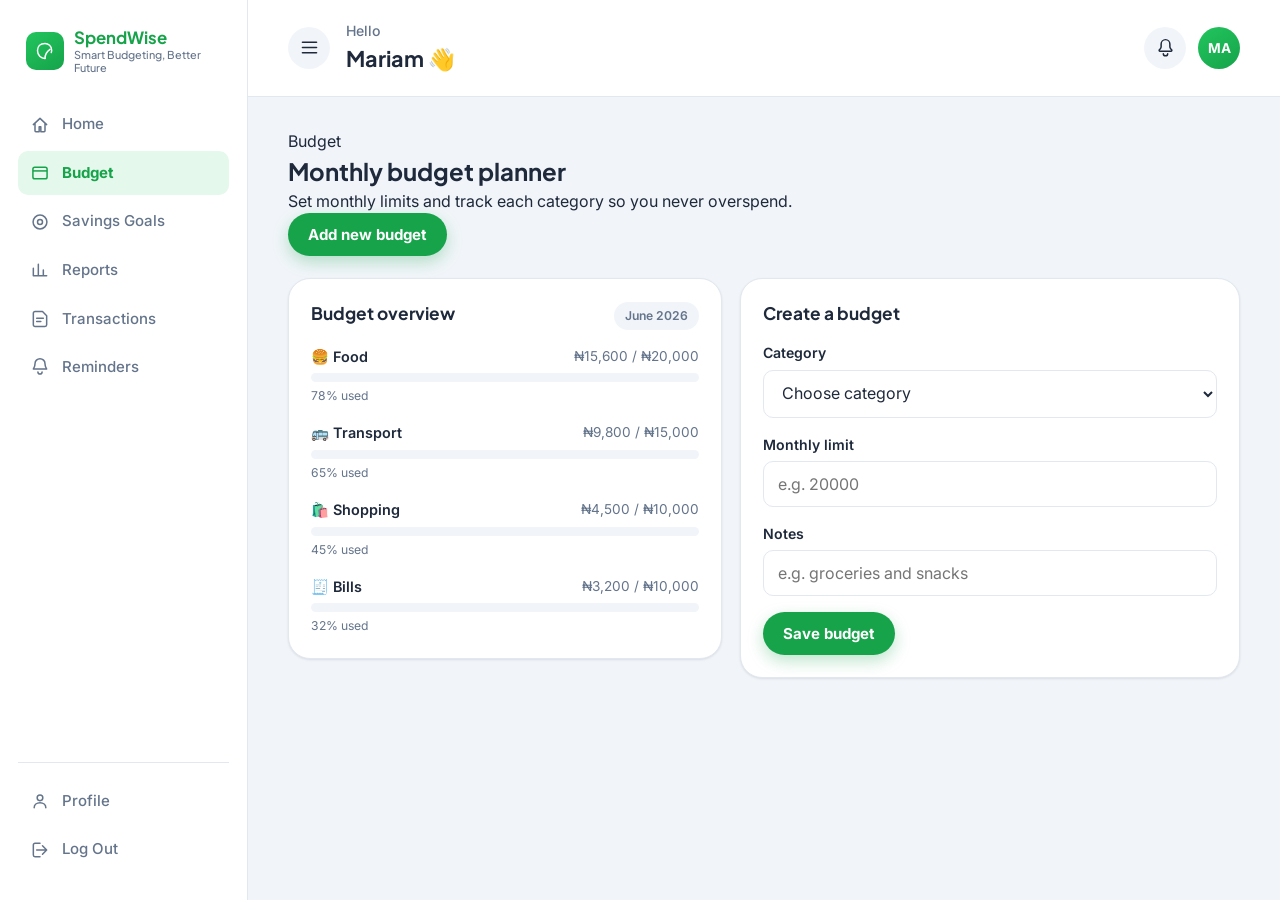
==== pages/budget.html @ 17e5fd33 "base design for cleo's pages" ====
<!DOCTYPE html>
<html lang="en">
<head>
  <meta charset="UTF-8" />
  <meta name="viewport" content="width=device-width, initial-scale=1.0" />
  <title>SpendWise — Budget</title>
  <meta name="description" content="SpendWise budget management page." />
  <link rel="stylesheet" href="../css/dashboard.css" />
  <link rel="preconnect" href="https://fonts.googleapis.com">
  <link href="https://fonts.googleapis.com/css2?family=Plus+Jakarta+Sans:wght@500;600;700;800&family=Inter:wght@400;500;600;700&display=swap" rel="stylesheet">
</head>
<body>
  <a href="#main-content" class="skip-link">Skip to main content</a>
  <div class="app-shell">
    <aside class="sidebar" id="sidebar" aria-label="Main navigation">
      <div class="sidebar__brand">
        <span class="brand-mark" aria-hidden="true">
          <svg viewBox="0 0 24 24" fill="none" xmlns="http://www.w3.org/2000/svg">
            <path d="M12 21C7 21 3 17 3 11.5C3 7 6 3 12 3C16 3 20 6 20 11C20 12 19.8 13 19.5 13.8" stroke="currentColor" stroke-width="1.8" stroke-linecap="round"/>
            <path d="M12 21C12 21 12 14 18 10" stroke="currentColor" stroke-width="1.8" stroke-linecap="round"/>
          </svg>
        </span>
        <span class="brand-text">
          SpendWise
          <small>Smart Budgeting, Better Future</small>
        </span>
      </div>
      <nav class="sidebar__nav">
        <a href="dashboard.html" class="nav-link">
          <svg class="nav-icon" viewBox="0 0 24 24" fill="none"><path d="M4 11.5L12 4l8 7.5M6 10v9a1 1 0 001 1h4v-6h2v6h4a1 1 0 001-1v-9" stroke="currentColor" stroke-width="1.8" stroke-linecap="round" stroke-linejoin="round"/></svg>
          <span>Home</span>
        </a>
        <a href="budget.html" class="nav-link is-active" aria-current="page">
          <svg class="nav-icon" viewBox="0 0 24 24" fill="none"><rect x="3.5" y="5" width="17" height="14" rx="2.2" stroke="currentColor" stroke-width="1.8"/><path d="M3.5 9.5h17" stroke="currentColor" stroke-width="1.8"/></svg>
          <span>Budget</span>
        </a>
        <a href="savings.html" class="nav-link">
          <svg class="nav-icon" viewBox="0 0 24 24" fill="none"><circle cx="12" cy="12" r="8.3" stroke="currentColor" stroke-width="1.8"/><circle cx="12" cy="12" r="3" stroke="currentColor" stroke-width="1.8"/></svg>
          <span>Savings Goals</span>
        </a>
        <a href="reports.html" class="nav-link">
          <svg class="nav-icon" viewBox="0 0 24 24" fill="none"><path d="M4 19V10M10 19V5M16 19v-7M4 19h16" stroke="currentColor" stroke-width="1.8" stroke-linecap="round" stroke-linejoin="round"/></svg>
          <span>Reports</span>
        </a>
        <a href="transactions.html" class="nav-link">
          <svg class="nav-icon" viewBox="0 0 24 24" fill="none"><path d="M6 3h9l5 5v11a2 2 0 01-2 2H6a2 2 0 01-2-2V5a2 2 0 012-2z" stroke="currentColor" stroke-width="1.8" stroke-linejoin="round"/><path d="M8 11h8M8 15h5" stroke="currentColor" stroke-width="1.8" stroke-linecap="round"/></svg>
          <span>Transactions</span>
        </a>
        <a href="reminder.html" class="nav-link">
          <svg class="nav-icon" viewBox="0 0 24 24" fill="none"><path d="M6 8a6 6 0 1112 0c0 4 1.6 5.5 2 6.5H4c.4-1 2-2.5 2-6.5z" stroke="currentColor" stroke-width="1.8" stroke-linejoin="round"/><path d="M9.5 18a2.5 2.5 0 005 0" stroke="currentColor" stroke-width="1.8" stroke-linecap="round"/></svg>
          <span>Reminders</span>
        </a>
      </nav>
      <div class="sidebar__footer">
        <a href="profile.html" class="nav-link">
          <svg class="nav-icon" viewBox="0 0 24 24" fill="none"><circle cx="12" cy="8.2" r="3.4" stroke="currentColor" stroke-width="1.8"/><path d="M5 20c0-3.6 3.1-6 7-6s7 2.4 7 6" stroke="currentColor" stroke-width="1.8" stroke-linecap="round"/></svg>
          <span>Profile</span>
        </a>
        <a href="login.html" class="nav-link nav-link--danger">
          <svg class="nav-icon" viewBox="0 0 24 24" fill="none"><path d="M15 17l5-5-5-5M20 12H8M12 4H6a2 2 0 00-2 2v12a2 2 0 002 2h6" stroke="currentColor" stroke-width="1.8" stroke-linecap="round" stroke-linejoin="round"/></svg>
          <span>Log Out</span>
        </a>
      </div>
    </aside>
    <div class="main-column">
      <header class="topbar">
        <button class="icon-btn topbar__menu-btn" id="menuToggle" aria-label="Open navigation menu" aria-expanded="false" aria-controls="sidebar">
          <svg viewBox="0 0 24 24" fill="none"><path d="M4 6h16M4 12h16M4 18h16" stroke="currentColor" stroke-width="1.9" stroke-linecap="round"/></svg>
        </button>
        <div class="topbar__greeting">
          <p class="greeting-eyebrow">Hello</p>
          <h1 class="greeting-name">Mariam <span aria-hidden="true">👋</span></h1>
        </div>
        <div class="topbar__actions">
          <div class="currency-pill" title="Your main currency"><span>NGN (₦)</span></div>
          <button class="icon-btn" aria-label="View notifications">
            <svg viewBox="0 0 24 24" fill="none"><path d="M12 3a5 5 0 00-5 5v3.2c0 .8-.3 1.6-.9 2.2L5 14.7c-.6.6-.2 1.7.7 1.7h12.6c.9 0 1.3-1.1.7-1.7l-1.1-1.3a3.2 3.2 0 01-.9-2.2V8a5 5 0 00-5-5z" stroke="currentColor" stroke-width="1.7" stroke-linejoin="round"/><path d="M9.5 19a2.5 2.5 0 005 0" stroke="currentColor" stroke-width="1.7" stroke-linecap="round"/></svg>
          </button>
          <button class="avatar-btn" aria-label="Open profile menu">MA</button>
        </div>
      </header>
      <main id="main-content" class="page">
        <section class="page-heading">
          <div>
            <p class="eyebrow">Budget</p>
            <h2>Monthly budget planner</h2>
            <p>Set monthly limits and track each category so you never overspend.</p>
          </div>
          <button class="btn btn--primary">Add new budget</button>
        </section>
        <section class="content-grid">
          <div class="card">
            <div class="card__header">
              <h2>Budget overview</h2>
              <span class="card__badge">June 2026</span>
            </div>
            <div class="budget-row">
              <div class="budget-row__top">
                <span class="budget-row__name">🍔 Food</span>
                <span class="budget-row__amount">₦15,600 / ₦20,000</span>
              </div>
              <div class="progress-track"><div class="progress-fill" style="width:78%"></div></div>
              <span class="budget-row__pct">78% used</span>
            </div>
            <div class="budget-row">
              <div class="budget-row__top">
                <span class="budget-row__name">🚌 Transport</span>
                <span class="budget-row__amount">₦9,800 / ₦15,000</span>
              </div>
              <div class="progress-track"><div class="progress-fill" style="width:65%"></div></div>
              <span class="budget-row__pct">65% used</span>
            </div>
            <div class="budget-row">
              <div class="budget-row__top">
                <span class="budget-row__name">🛍️ Shopping</span>
                <span class="budget-row__amount">₦4,500 / ₦10,000</span>
              </div>
              <div class="progress-track"><div class="progress-fill" style="width:45%"></div></div>
              <span class="budget-row__pct">45% used</span>
            </div>
            <div class="budget-row">
              <div class="budget-row__top">
                <span class="budget-row__name">🧾 Bills</span>
                <span class="budget-row__amount">₦3,200 / ₦10,000</span>
              </div>
              <div class="progress-track"><div class="progress-fill" style="width:32%"></div></div>
              <span class="budget-row__pct">32% used</span>
            </div>
          </div>
          <div class="card">
            <div class="card__header">
              <h2>Create a budget</h2>
            </div>
            <form class="field-group">
              <label for="budgetCategory">Category</label>
              <select id="budgetCategory" required>
                <option value="">Choose category</option>
                <option value="Food">Food</option>
                <option value="Transport">Transport</option>
                <option value="Shopping">Shopping</option>
                <option value="Bills">Bills</option>
                <option value="Others">Others</option>
              </select>
            </form>
            <form class="field-group">
              <label for="budgetAmount">Monthly limit</label>
              <input type="number" id="budgetAmount" placeholder="e.g. 20000" min="0" />
            </form>
            <form class="field-group">
              <label for="budgetNotes">Notes</label>
              <input type="text" id="budgetNotes" placeholder="e.g. groceries and snacks" />
            </form>
            <button class="btn btn--primary">Save budget</button>
          </div>
        </section>
      </main>
    </div>
  </div>
</body>
</html>
---- css/dashboard.css ----
/* =================================================================
   SPENDWISE — STYLESHEET
   Organised in sections:
   1. Design tokens (CSS variables)
   2. Reset & base styles
   3. Layout shell (sidebar / topbar / main)
   4. Components (cards, buttons, forms, modal, toast...)
   5. Responsive breakpoints
   ================================================================= */

/* -----------------------------------------------------------------
   1. DESIGN TOKENS
   Colour palette matches the SpendWise brand sheet exactly.
------------------------------------------------------------------ */
:root {
  /* Brand colours */
  --color-primary: #22C55E;       /* main green - buttons, highlights */
  --color-primary-dark: #16A34A;  /* darker green - hovers, headings accents */
  --color-blue: #3882F6;          /* shopping / info accent */
  --color-amber: #F59E0B;         /* transport / warning accent */
  --color-slate: #64748B;         /* muted / "others" accent */
  --color-bg-soft: #F1F5F9;       /* soft background panels */
  --color-red: #EF4444;           /* expenses / destructive actions */

  /* Neutrals */
  --color-white: #FFFFFF;
  --color-text: #1E293B;
  --color-text-muted: #64748B;
  --color-border: #E2E8F0;

  /* Elevation */
  --shadow-sm: 0 1px 2px rgba(15, 23, 42, 0.04), 0 1px 3px rgba(15, 23, 42, 0.06);
  --shadow-md: 0 4px 10px rgba(15, 23, 42, 0.06), 0 2px 4px rgba(15, 23, 42, 0.05);
  --shadow-lg: 0 12px 28px rgba(15, 23, 42, 0.10), 0 4px 10px rgba(15, 23, 42, 0.06);
  --shadow-green: 0 10px 22px rgba(34, 197, 94, 0.25);

  /* Shape */
  --radius-sm: 10px;
  --radius-md: 16px;
  --radius-lg: 22px;
  --radius-pill: 999px;

  /* Motion */
  --ease: cubic-bezier(0.22, 1, 0.36, 1);
  --speed-fast: 150ms;
  --speed-med: 260ms;

  /* Layout */
  --sidebar-width: 248px;
}

/* -----------------------------------------------------------------
   2. RESET & BASE STYLES
------------------------------------------------------------------ */
* {
  box-sizing: border-box;
}

html {
  scroll-behavior: smooth;
}

body {
  margin: 0;
  font-family: 'Inter', system-ui, -apple-system, sans-serif;
  background: var(--color-bg-soft);
  color: var(--color-text);
  font-size: 16px;
  line-height: 1.5;
  -webkit-font-smoothing: antialiased;
}

h1, h2, h3 {
  font-family: 'Plus Jakarta Sans', 'Inter', sans-serif;
  margin: 0;
  color: var(--color-text);
}

p { margin: 0; }

ul { list-style: none; margin: 0; padding: 0; }

a { color: inherit; text-decoration: none; }

button {
  font-family: inherit;
  cursor: pointer;
  border: none;
  background: none;
  color: inherit;
}

input, select {
  font-family: inherit;
  font-size: 1rem;
}

/* Respect users who prefer less motion */
@media (prefers-reduced-motion: reduce) {
  *, *::before, *::after {
    animation-duration: 0.01ms !important;
    transition-duration: 0.01ms !important;
  }
}

/* Visible, clear keyboard focus everywhere -- important for accessibility */
a:focus-visible,
button:focus-visible,
input:focus-visible,
select:focus-visible,
.tab:focus-visible {
  outline: 2.5px solid var(--color-primary-dark);
  outline-offset: 2px;
  border-radius: var(--radius-sm);
}

.skip-link {
  position: absolute;
  left: -999px;
  top: 0;
  background: var(--color-primary-dark);
  color: white;
  padding: 10px 16px;
  border-radius: var(--radius-sm);
  z-index: 999;
}
.skip-link:focus {
  left: 12px;
  top: 12px;
}

/* -----------------------------------------------------------------
   3. APP SHELL / LAYOUT
------------------------------------------------------------------ */
.app-shell {
  display: flex;
  min-height: 100vh;
}

/* ---------- Sidebar ---------- */
.sidebar {
  width: var(--sidebar-width);
  flex-shrink: 0;
  background: var(--color-white);
  border-right: 1px solid var(--color-border);
  padding: 28px 18px;
  display: flex;
  flex-direction: column;
  gap: 28px;
  position: sticky;
  top: 0;
  height: 100vh;
}

.sidebar__brand {
  display: flex;
  align-items: center;
  gap: 10px;
  padding: 0 8px;
}

.brand-mark {
  width: 38px;
  height: 38px;
  border-radius: var(--radius-sm);
  background: linear-gradient(145deg, var(--color-primary), var(--color-primary-dark));
  color: white;
  display: flex;
  align-items: center;
  justify-content: center;
  flex-shrink: 0;
}
.brand-mark svg { width: 20px; height: 20px; }

.brand-text {
  font-family: 'Plus Jakarta Sans', sans-serif;
  font-weight: 700;
  font-size: 1.05rem;
  color: var(--color-primary-dark);
  line-height: 1.2;
}
.brand-text small {
  display: block;
  font-weight: 500;
  font-size: 0.68rem;
  color: var(--color-text-muted);
}

.sidebar__nav {
  display: flex;
  flex-direction: column;
  gap: 4px;
  flex: 1;
}

.sidebar__footer {
  display: flex;
  flex-direction: column;
  gap: 4px;
  border-top: 1px solid var(--color-border);
  padding-top: 16px;
}

.nav-link {
  display: flex;
  align-items: center;
  gap: 12px;
  padding: 11px 12px;
  border-radius: var(--radius-sm);
  color: var(--color-text-muted);
  font-weight: 500;
  font-size: 0.94rem;
  transition: background var(--speed-fast) var(--ease), color var(--speed-fast) var(--ease), transform var(--speed-fast) var(--ease);
}
.nav-icon { width: 20px; height: 20px; flex-shrink: 0; }

.nav-link:hover {
  background: var(--color-bg-soft);
  color: var(--color-text);
  transform: translateX(2px);
}

.nav-link.is-active {
  background: rgba(34, 197, 94, 0.12);
  color: var(--color-primary-dark);
  font-weight: 700;
}

.nav-link--danger:hover {
  background: rgba(239, 68, 68, 0.08);
  color: var(--color-red);
}

/* ---------- Main column ---------- */
.main-column {
  flex: 1;
  min-width: 0;
  display: flex;
  flex-direction: column;
}

/* ---------- Topbar ---------- */
.topbar {
  display: flex;
  align-items: center;
  gap: 16px;
  padding: 20px clamp(18px, 4vw, 40px);
  background: var(--color-white);
  border-bottom: 1px solid var(--color-border);
  position: sticky;
  top: 0;
  z-index: 20;
}

.topbar__menu-btn { display: none; }

.topbar__greeting { flex: 1; min-width: 0; }
.greeting-eyebrow {
  font-size: 0.88rem;
  color: var(--color-text-muted);
  font-weight: 500;
}
.greeting-name {
  font-size: 1.35rem;
  font-weight: 700;
  margin-top: 2px;
}

.topbar__actions {
  display: flex;
  align-items: center;
  gap: 12px;
}

.currency-pill {
  background: var(--color-bg-soft);
  color: var(--color-text-muted);
  font-weight: 600;
  font-size: 0.82rem;
  padding: 8px 14px;
  border-radius: var(--radius-pill);
  display: none;
}

.icon-btn {
  width: 42px;
  height: 42px;
  border-radius: 50%;
  display: flex;
  align-items: center;
  justify-content: center;
  color: var(--color-text);
  background: var(--color-bg-soft);
  transition: background var(--speed-fast) var(--ease), transform var(--speed-fast) var(--ease);
}
.icon-btn svg { width: 21px; height: 21px; }
.icon-btn:hover { background: #E4EBF3; transform: translateY(-1px); }
.icon-btn:active { transform: translateY(0) scale(0.96); }

.notif-wrap { position: relative; }
.notif-dot {
  position: absolute;
  top: 6px;
  right: 6px;
  background: var(--color-red);
  color: white;
  font-size: 0.6rem;
  font-weight: 700;
  width: 15px;
  height: 15px;
  border-radius: 50%;
  display: flex;
  align-items: center;
  justify-content: center;
  border: 2px solid var(--color-white);
}

.notif-panel {
  position: absolute;
  right: 0;
  top: calc(100% + 10px);
  width: 300px;
  background: var(--color-white);
  border-radius: var(--radius-md);
  box-shadow: var(--shadow-lg);
  padding: 16px;
  border: 1px solid var(--color-border);
  animation: dropIn var(--speed-med) var(--ease);
  z-index: 30;
}
.notif-panel__title {
  font-weight: 700;
  margin-bottom: 10px;
}
.notif-item {
  display: flex;
  gap: 10px;
  align-items: flex-start;
  font-size: 0.88rem;
}
.notif-item__icon {
  width: 26px;
  height: 26px;
  border-radius: 50%;
  display: flex;
  align-items: center;
  justify-content: center;
  font-weight: 700;
  font-size: 0.8rem;
  flex-shrink: 0;
}
.notif-item__icon--warn {
  background: rgba(245, 158, 11, 0.15);
  color: var(--color-amber);
}
.notif-item__time {
  color: var(--color-text-muted);
  font-size: 0.78rem;
}

.avatar-btn {
  width: 42px;
  height: 42px;
  border-radius: 50%;
  background: linear-gradient(145deg, var(--color-primary), var(--color-primary-dark));
  color: white;
  font-weight: 700;
  font-size: 0.85rem;
  display: flex;
  align-items: center;
  justify-content: center;
  transition: transform var(--speed-fast) var(--ease);
}
.avatar-btn:hover { transform: scale(1.05); }

/* ---------- Page content ---------- */
.page {
  padding: clamp(18px, 3vw, 32px) clamp(18px, 4vw, 40px) 40px;
  display: flex;
  flex-direction: column;
  gap: 22px;
  max-width: 1180px;
  width: 100%;
  margin: 0 auto;
}

.page-footer {
  text-align: center;
  padding: 18px;
  color: var(--color-text-muted);
  font-size: 0.82rem;
}

/* -----------------------------------------------------------------
   4. COMPONENTS
------------------------------------------------------------------ */

/* ---------- Balance card (signature element) ---------- */
.balance-card {
  background: linear-gradient(150deg, var(--color-primary) 0%, var(--color-primary-dark) 100%);
  color: white;
  border-radius: var(--radius-lg);
  padding: 26px 28px;
  box-shadow: var(--shadow-green);
  position: relative;
  overflow: hidden;
}
.balance-card::after {
  /* soft decorative glow, echoes a coin / leaf shape, kept subtle */
  content: '';
  position: absolute;
  width: 220px;
  height: 220px;
  border-radius: 50%;
  background: rgba(255, 255, 255, 0.08);
  top: -90px;
  right: -60px;
}

.balance-card__top {
  display: flex;
  align-items: center;
  justify-content: space-between;
  font-size: 0.92rem;
  font-weight: 600;
  opacity: 0.92;
  position: relative;
  z-index: 1;
}

.eye-btn {
  width: 34px;
  height: 34px;
  border-radius: 50%;
  background: rgba(255, 255, 255, 0.18);
  display: flex;
  align-items: center;
  justify-content: center;
  transition: background var(--speed-fast) var(--ease);
}
.eye-btn svg { width: 18px; height: 18px; }
.eye-btn:hover { background: rgba(255, 255, 255, 0.3); }

.balance-card__amount {
  font-family: 'Plus Jakarta Sans', sans-serif;
  font-size: clamp(2.1rem, 4vw, 2.7rem);
  font-weight: 800;
  margin-top: 6px;
  position: relative;
  z-index: 1;
  transition: filter var(--speed-med) var(--ease);
}
.balance-card__amount.is-hidden {
  filter: blur(9px);
  user-select: none;
}

.balance-card__stats {
  margin-top: 22px;
  display: flex;
  align-items: center;
  gap: 18px;
  position: relative;
  z-index: 1;
}
.balance-card__stats > div { display: flex; flex-direction: column; gap: 2px; }
.balance-card__divider {
  width: 1px;
  height: 30px;
  background: rgba(255, 255, 255, 0.28);
}
.stat-label {
  font-size: 0.76rem;
  opacity: 0.85;
}
.stat-value {
  font-weight: 700;
  font-size: 1rem;
}

/* ---------- Quick actions ---------- */
.quick-actions {
  display: grid;
  grid-template-columns: repeat(4, 1fr);
  gap: 14px;
}

.quick-action {
  background: var(--color-white);
  border-radius: var(--radius-md);
  padding: 18px 12px;
  display: flex;
  flex-direction: column;
  align-items: center;
  gap: 10px;
  font-weight: 600;
  font-size: 0.88rem;
  color: var(--color-text);
  box-shadow: var(--shadow-sm);
  border: 1px solid var(--color-border);
  transition: transform var(--speed-fast) var(--ease), box-shadow var(--speed-fast) var(--ease), border-color var(--speed-fast) var(--ease);
}
.quick-action:hover {
  transform: translateY(-3px);
  box-shadow: var(--shadow-md);
  border-color: transparent;
}
.quick-action:active { transform: translateY(-1px) scale(0.98); }

.quick-action__icon {
  width: 44px;
  height: 44px;
  border-radius: 50%;
  display: flex;
  align-items: center;
  justify-content: center;
}
.quick-action__icon svg { width: 20px; height: 20px; }

.quick-action--income .quick-action__icon { background: rgba(34, 197, 94, 0.14); color: var(--color-primary-dark); }
.quick-action--expense .quick-action__icon { background: rgba(239, 68, 68, 0.12); color: var(--color-red); }
.quick-action--budget .quick-action__icon { background: rgba(56, 130, 246, 0.12); color: var(--color-blue); }
.quick-action--goal .quick-action__icon { background: rgba(245, 158, 11, 0.14); color: var(--color-amber); }

/* ---------- Generic cards ---------- */
.card {
  background: var(--color-white);
  border-radius: var(--radius-lg);
  padding: 22px;
  box-shadow: var(--shadow-sm);
  border: 1px solid var(--color-border);
  transition: box-shadow var(--speed-med) var(--ease);
}
.card:hover { box-shadow: var(--shadow-md); }

.card__header {
  display: flex;
  align-items: baseline;
  justify-content: space-between;
  gap: 10px;
  margin-bottom: 16px;
}
.card__header h2 { font-size: 1.08rem; font-weight: 700; }
.card__badge {
  background: var(--color-bg-soft);
  color: var(--color-text-muted);
  font-size: 0.76rem;
  font-weight: 600;
  padding: 5px 11px;
  border-radius: var(--radius-pill);
}
.card__link {
  font-size: 0.85rem;
  font-weight: 600;
  color: var(--color-primary-dark);
  white-space: nowrap;
}
.card__link:hover { text-decoration: underline; }

.content-grid {
  display: grid;
  grid-template-columns: 1fr 1.15fr;
  gap: 18px;
  align-items: start;
}
.content-grid--secondary {
  grid-template-columns: 1.2fr 1fr;
}

/* ---------- Overview / donut chart ---------- */
.overview-body {
  display: flex;
  align-items: center;
  gap: 22px;
  flex-wrap: wrap;
}

.donut-wrap {
  position: relative;
  width: 160px;
  height: 160px;
  flex-shrink: 0;
}
.donut { width: 100%; height: 100%; transform: rotate(-90deg); }
.donut__track { fill: none; stroke: var(--color-bg-soft); stroke-width: 16; }
.donut-seg {
  fill: none;
  stroke-width: 16;
  stroke-linecap: butt;
  transition: stroke-dashoffset 900ms var(--ease);
}
.donut-center {
  position: absolute;
  inset: 0;
  display: flex;
  flex-direction: column;
  align-items: center;
  justify-content: center;
  text-align: center;
}
.donut-center__amount { font-weight: 800; font-family: 'Plus Jakarta Sans', sans-serif; font-size: 1.15rem; }
.donut-center__label { font-size: 0.7rem; color: var(--color-text-muted); }

.legend {
  display: flex;
  flex-direction: column;
  gap: 10px;
  font-size: 0.9rem;
  flex: 1;
  min-width: 140px;
}
.legend li { display: flex; align-items: center; gap: 8px; }
.legend li b { margin-left: auto; font-weight: 700; }
.legend__dot { width: 10px; height: 10px; border-radius: 50%; flex-shrink: 0; }

/* ---------- Tabs (transaction filter) ---------- */
.tabs {
  display: flex;
  gap: 6px;
  background: var(--color-bg-soft);
  padding: 4px;
  border-radius: var(--radius-pill);
  margin-bottom: 14px;
  width: fit-content;
}
.tab {
  padding: 7px 16px;
  border-radius: var(--radius-pill);
  font-weight: 600;
  font-size: 0.85rem;
  color: var(--color-text-muted);
  transition: background var(--speed-fast) var(--ease), color var(--speed-fast) var(--ease);
}
.tab.is-active {
  background: var(--color-white);
  color: var(--color-primary-dark);
  box-shadow: var(--shadow-sm);
}

/* ---------- Transaction list ---------- */
.tx-list { display: flex; flex-direction: column; gap: 4px; max-height: 320px; overflow-y: auto; }

.tx-item {
  display: flex;
  align-items: center;
  gap: 12px;
  padding: 11px 6px;
  border-radius: var(--radius-sm);
  transition: background var(--speed-fast) var(--ease);
  animation: fadeSlideIn var(--speed-med) var(--ease);
}
.tx-item:hover { background: var(--color-bg-soft); }

.tx-item__icon {
  width: 38px;
  height: 38px;
  border-radius: 50%;
  display: flex;
  align-items: center;
  justify-content: center;
  font-size: 1.05rem;
  flex-shrink: 0;
}
.tx-item__body { flex: 1; min-width: 0; }
.tx-item__name { font-weight: 600; font-size: 0.92rem; }
.tx-item__meta { font-size: 0.78rem; color: var(--color-text-muted); }
.tx-item__amount { font-weight: 700; font-size: 0.92rem; white-space: nowrap; }
.tx-item__amount.is-income { color: var(--color-primary-dark); }
.tx-item__amount.is-expense { color: var(--color-red); }

/* ---------- Budget snapshot ---------- */
.budget-row { margin-bottom: 16px; }
.budget-row:last-child { margin-bottom: 0; }
.budget-row__top {
  display: flex;
  justify-content: space-between;
  font-size: 0.9rem;
  margin-bottom: 6px;
}
.budget-row__name { font-weight: 600; }
.budget-row__amount { color: var(--color-text-muted); font-size: 0.85rem; }
.progress-track {
  height: 9px;
  background: var(--color-bg-soft);
  border-radius: var(--radius-pill);
  overflow: hidden;
}
.progress-fill {
  height: 100%;
  width: var(--fill);
  border-radius: var(--radius-pill);
  animation: growBar 900ms var(--ease);
}
.budget-row__pct { font-size: 0.76rem; color: var(--color-text-muted); }

/* ---------- Tip card ---------- */
.tip-body {
  display: flex;
  gap: 12px;
  align-items: flex-start;
  background: var(--color-bg-soft);
  border-radius: var(--radius-md);
  padding: 16px;
  margin-bottom: 14px;
}
.tip-icon { font-size: 1.4rem; }
.tip-body p { font-size: 0.92rem; line-height: 1.55; }

/* ---------- Buttons ---------- */
.btn {
  padding: 12px 20px;
  border-radius: var(--radius-pill);
  font-weight: 700;
  font-size: 0.94rem;
  transition: transform var(--speed-fast) var(--ease), box-shadow var(--speed-fast) var(--ease), background var(--speed-fast) var(--ease);
}
.btn--full { width: 100%; }
.btn--primary {
  background: var(--color-primary-dark);
  color: white;
  box-shadow: 0 6px 16px rgba(22, 163, 74, 0.28);
}
.btn--primary:hover { background: #128a3e; transform: translateY(-1px); }
.btn--primary:active { transform: translateY(0) scale(0.98); }
.btn--ghost {
  background: var(--color-bg-soft);
  color: var(--color-text);
}
.btn--ghost:hover { background: #E4EBF3; }

/* ---------- Forms (inside modals) ---------- */
.field-group { display: flex; flex-direction: column; gap: 6px; margin-bottom: 16px; }
.field-group label { font-weight: 600; font-size: 0.88rem; }

.field-group input,
.field-group select {
  border: 1.5px solid var(--color-border);
  border-radius: var(--radius-sm);
  padding: 12px 14px;
  background: var(--color-white);
  color: var(--color-text);
  transition: border-color var(--speed-fast) var(--ease), box-shadow var(--speed-fast) var(--ease);
  width: 100%;
}
.field-group input:focus,
.field-group select:focus {
  border-color: var(--color-primary);
  box-shadow: 0 0 0 3px rgba(34, 197, 94, 0.15);
  outline: none;
}

.amount-row {
  display: flex;
  gap: 8px;
}
.amount-row select {
  flex: 0 0 118px;
}
.amount-row input {
  flex: 1;
  min-width: 0;
}

/* ---------- Modal ---------- */
.modal {
  position: fixed;
  inset: 0;
  z-index: 100;
  display: flex;
  align-items: center;
  justify-content: center;
  padding: 20px;
}
.modal[hidden] { display: none; }

.modal__panel {
  background: var(--color-white);
  border-radius: var(--radius-lg);
  padding: 26px;
  width: 100%;
  max-width: 420px;
  max-height: 90vh;
  overflow-y: auto;
  box-shadow: var(--shadow-lg);
  animation: modalPop var(--speed-med) var(--ease);
  position: relative;
  z-index: 101;
}

.modal__header {
  display: flex;
  align-items: center;
  justify-content: space-between;
  margin-bottom: 18px;
}
.modal__header h2 { font-size: 1.15rem; font-weight: 700; }

.backdrop {
  position: fixed;
  inset: 0;
  background: rgba(15, 23, 42, 0.42);
  z-index: 99;
  animation: fadeIn var(--speed-med) var(--ease);
}
.backdrop[hidden] { display: none; }

/* ---------- Toast ---------- */
.toast {
  position: fixed;
  bottom: 28px;
  left: 50%;
  transform: translate(-50%, 20px);
  background: var(--color-text);
  color: white;
  padding: 13px 22px;
  border-radius: var(--radius-pill);
  font-weight: 600;
  font-size: 0.9rem;
  box-shadow: var(--shadow-lg);
  opacity: 0;
  pointer-events: none;
  transition: transform var(--speed-med) var(--ease), opacity var(--speed-med) var(--ease);
  z-index: 200;
  display: flex;
  align-items: center;
  gap: 8px;
}
.toast.is-visible {
  opacity: 1;
  transform: translate(-50%, 0);
}

/* ---------- Bottom nav (mobile) ---------- */
.bottom-nav {
  display: none;
}

/* -----------------------------------------------------------------
   Keyframe animations
------------------------------------------------------------------ */
@keyframes fadeIn { from { opacity: 0; } to { opacity: 1; } }

@keyframes modalPop {
  from { opacity: 0; transform: translateY(14px) scale(0.97); }
  to { opacity: 1; transform: translateY(0) scale(1); }
}

@keyframes dropIn {
  from { opacity: 0; transform: translateY(-8px); }
  to { opacity: 1; transform: translateY(0); }
}

@keyframes fadeSlideIn {
  from { opacity: 0; transform: translateY(6px); }
  to { opacity: 1; transform: translateY(0); }
}

@keyframes growBar {
  from { width: 0; }
  to { width: var(--fill); }
}

/* -----------------------------------------------------------------
   5. RESPONSIVE BREAKPOINTS
------------------------------------------------------------------ */

/* ----- Tablet: collapse sidebar to icon rail ----- */
@media (max-width: 1024px) {
  :root { --sidebar-width: 84px; }
  .brand-text, .nav-link span:not(.nav-icon) { display: none; }
  .sidebar__brand { justify-content: center; padding: 0; }
  .nav-link { justify-content: center; padding: 12px; }
  .nav-link:hover { transform: none; }

  .content-grid, .content-grid--secondary {
    grid-template-columns: 1fr;
  }
}

/* ----- Mobile: sidebar becomes a slide-in drawer, bottom nav appears ----- */
@media (max-width: 720px) {
  :root { --sidebar-width: 250px; }

  .sidebar {
    position: fixed;
    left: 0;
    top: 0;
    height: 100vh;
    z-index: 101;
    transform: translateX(-100%);
    transition: transform var(--speed-med) var(--ease);
    box-shadow: var(--shadow-lg);
  }
  .sidebar.is-open { transform: translateX(0); }
  .brand-text, .sidebar .nav-link span:not(.nav-icon) { display: inline; }
  .sidebar__brand { justify-content: flex-start; padding: 0 8px; }
  .sidebar .nav-link { justify-content: flex-start; padding: 11px 12px; }

  .topbar__menu-btn { display: flex; }
  .currency-pill { display: none; }

  .quick-actions { grid-template-columns: repeat(2, 1fr); }

  .page { padding-bottom: 96px; } /* room above the bottom nav bar */

  .bottom-nav {
    display: flex;
    position: fixed;
    bottom: 0;
    left: 0;
    right: 0;
    background: var(--color-white);
    border-top: 1px solid var(--color-border);
    padding: 8px 6px calc(8px + env(safe-area-inset-bottom));
    z-index: 40;
    box-shadow: 0 -4px 14px rgba(15, 23, 42, 0.06);
  }
  .bottom-nav__item {
    flex: 1;
    display: flex;
    flex-direction: column;
    align-items: center;
    gap: 3px;
    padding: 6px 0;
    font-size: 0.68rem;
    font-weight: 600;
    color: var(--color-text-muted);
    border-radius: var(--radius-sm);
    transition: color var(--speed-fast) var(--ease);
  }
  .bottom-nav__item svg { width: 21px; height: 21px; }
  .bottom-nav__item.is-active { color: var(--color-primary-dark); }
}

@media (max-width: 480px) {
  .balance-card__stats { flex-wrap: wrap; gap: 12px; }
  .balance-card__divider { display: none; }
  .overview-body { flex-direction: column; align-items: flex-start; }
}
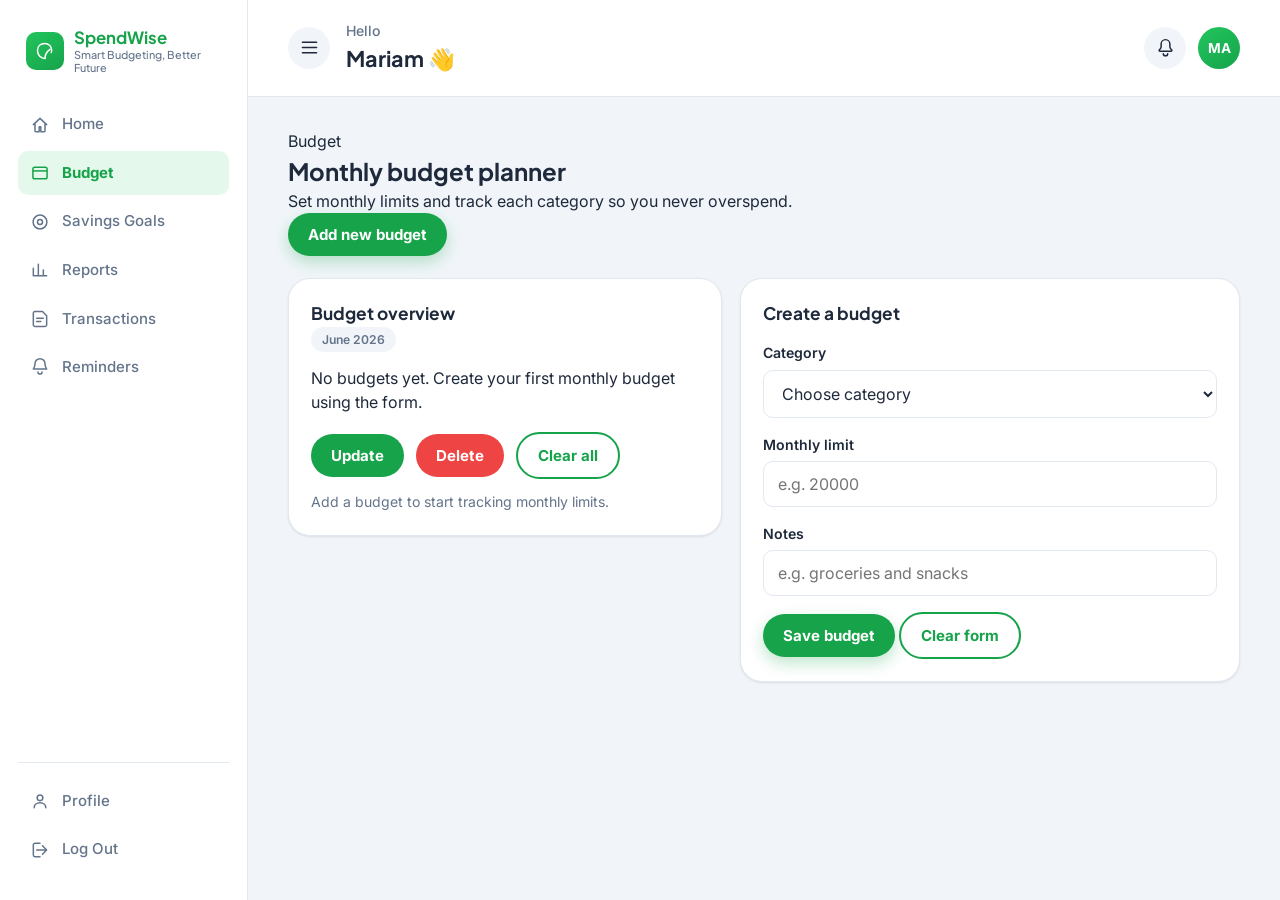
==== commit 311e9339: "fixing  errors to pages Co-authored-by: Copilot <copilot@github.com>" ====
--- a/pages/budget.html
+++ b/pages/budget.html
@@ -73,10 +73,10 @@
         </div>
         <div class="topbar__actions">
           <div class="currency-pill" title="Your main currency"><span>NGN (₦)</span></div>
-          <button class="icon-btn" aria-label="View notifications">
+          <a href="reminder.html" class="icon-btn" aria-label="Open reminders">
             <svg viewBox="0 0 24 24" fill="none"><path d="M12 3a5 5 0 00-5 5v3.2c0 .8-.3 1.6-.9 2.2L5 14.7c-.6.6-.2 1.7.7 1.7h12.6c.9 0 1.3-1.1.7-1.7l-1.1-1.3a3.2 3.2 0 01-.9-2.2V8a5 5 0 00-5-5z" stroke="currentColor" stroke-width="1.7" stroke-linejoin="round"/><path d="M9.5 19a2.5 2.5 0 005 0" stroke="currentColor" stroke-width="1.7" stroke-linecap="round"/></svg>
-          </button>
-          <button class="avatar-btn" aria-label="Open profile menu">MA</button>
+          </a>
+          <a id="profileButton" href="profile.html" class="avatar-btn" aria-label="Open profile page">MA</a>
         </div>
       </header>
       <main id="main-content" class="page">
@@ -86,75 +86,259 @@
             <h2>Monthly budget planner</h2>
             <p>Set monthly limits and track each category so you never overspend.</p>
           </div>
-          <button class="btn btn--primary">Add new budget</button>
+          <button id="addBudgetButton" type="button" class="btn btn--primary">Add new budget</button>
         </section>
         <section class="content-grid">
           <div class="card">
             <div class="card__header">
-              <h2>Budget overview</h2>
-              <span class="card__badge">June 2026</span>
+              <div>
+                <h2>Budget overview</h2>
+                <span class="card__badge">June 2026</span>
+              </div>
             </div>
-            <div class="budget-row">
-              <div class="budget-row__top">
-                <span class="budget-row__name">🍔 Food</span>
-                <span class="budget-row__amount">₦15,600 / ₦20,000</span>
-              </div>
-              <div class="progress-track"><div class="progress-fill" style="width:78%"></div></div>
-              <span class="budget-row__pct">78% used</span>
-            </div>
-            <div class="budget-row">
-              <div class="budget-row__top">
-                <span class="budget-row__name">🚌 Transport</span>
-                <span class="budget-row__amount">₦9,800 / ₦15,000</span>
-              </div>
-              <div class="progress-track"><div class="progress-fill" style="width:65%"></div></div>
-              <span class="budget-row__pct">65% used</span>
-            </div>
-            <div class="budget-row">
-              <div class="budget-row__top">
-                <span class="budget-row__name">🛍️ Shopping</span>
-                <span class="budget-row__amount">₦4,500 / ₦10,000</span>
-              </div>
-              <div class="progress-track"><div class="progress-fill" style="width:45%"></div></div>
-              <span class="budget-row__pct">45% used</span>
-            </div>
-            <div class="budget-row">
-              <div class="budget-row__top">
-                <span class="budget-row__name">🧾 Bills</span>
-                <span class="budget-row__amount">₦3,200 / ₦10,000</span>
-              </div>
-              <div class="progress-track"><div class="progress-fill" style="width:32%"></div></div>
-              <span class="budget-row__pct">32% used</span>
+            <div id="budgetRows" class="budget-overview-list"></div>
+            <div style="display:flex;align-items:center;gap:12px;margin-top:18px;flex-wrap:wrap;">
+              <button id="updateBudgetButton" type="button" class="btn" style="background:#16A34A;color:#fff;" disabled>Update</button>
+              <button id="deleteBudgetButton" type="button" class="btn" style="background:#ef4444;color:#fff;" disabled>Delete</button>
+              <button id="clearOverviewButton" type="button" class="btn" style="background:transparent;color:#16A34A;border:2px solid #16A34A;">Clear all</button>
+              <span id="overviewHint" style="font-size:0.88rem;color:var(--color-text-muted);">Select an item to update or delete it.</span>
             </div>
           </div>
           <div class="card">
             <div class="card__header">
               <h2>Create a budget</h2>
             </div>
-            <form class="field-group">
-              <label for="budgetCategory">Category</label>
-              <select id="budgetCategory" required>
-                <option value="">Choose category</option>
-                <option value="Food">Food</option>
-                <option value="Transport">Transport</option>
-                <option value="Shopping">Shopping</option>
-                <option value="Bills">Bills</option>
-                <option value="Others">Others</option>
-              </select>
+            <form id="budgetForm" class="budget-form">
+              <div class="field-group">
+                <label for="budgetCategory">Category</label>
+                <select id="budgetCategory" required>
+                  <option value="">Choose category</option>
+                  <option value="Food">Food</option>
+                  <option value="Transport">Transport</option>
+                  <option value="Shopping">Shopping</option>
+                  <option value="Bills">Bills</option>
+                  <option value="Others">Others</option>
+                </select>
+              </div>
+              <div class="field-group">
+                <label for="budgetAmount">Monthly limit</label>
+                <input type="number" id="budgetAmount" placeholder="e.g. 20000" min="0" required />
+              </div>
+              <div class="field-group">
+                <label for="budgetNotes">Notes</label>
+                <input type="text" id="budgetNotes" placeholder="e.g. groceries and snacks" />
+              </div>
+              <button id="budgetSaveButton" type="submit" class="btn btn--primary">Save budget</button>
+              <button id="clearFormButton" type="button" class="btn" style="background:transparent;color:#16A34A;border:2px solid #16A34A;">Clear form</button>
             </form>
-            <form class="field-group">
-              <label for="budgetAmount">Monthly limit</label>
-              <input type="number" id="budgetAmount" placeholder="e.g. 20000" min="0" />
-            </form>
-            <form class="field-group">
-              <label for="budgetNotes">Notes</label>
-              <input type="text" id="budgetNotes" placeholder="e.g. groceries and snacks" />
-            </form>
-            <button class="btn btn--primary">Save budget</button>
           </div>
         </section>
       </main>
     </div>
   </div>
+  <script src="../js/common.js"></script>
+  <script>
+    const addBudgetButton = document.getElementById('addBudgetButton');
+    const budgetForm = document.getElementById('budgetForm');
+    const budgetRows = document.getElementById('budgetRows');
+    const budgetCategory = document.getElementById('budgetCategory');
+    const budgetAmount = document.getElementById('budgetAmount');
+    const budgetNotes = document.getElementById('budgetNotes');
+    const overviewHint = document.getElementById('overviewHint');
+    const updateBudgetButton = document.getElementById('updateBudgetButton');
+    const deleteBudgetButton = document.getElementById('deleteBudgetButton');
+    const budgetSaveButton = document.getElementById('budgetSaveButton');
+    const clearOverviewButton = document.getElementById('clearOverviewButton');
+    const clearFormButton = document.getElementById('clearFormButton');
+
+    const selectedBudgetIds = new Set();
+    let editingBudgetId = null;
+    let budgets = [];
+
+    function loadBudgets() {
+      budgets = SpendWise.getBudgets() || [];
+    }
+
+    function saveBudgets() {
+      SpendWise.saveBudgets(budgets);
+    }
+
+    function getBudgetById(id) {
+      return budgets.find((budget) => budget.id === id);
+    }
+
+    function setSelectionState() {
+      const selectedCount = selectedBudgetIds.size;
+      updateBudgetButton.disabled = selectedCount !== 1;
+      deleteBudgetButton.disabled = selectedCount === 0;
+      if (selectedCount === 0) {
+        overviewHint.textContent = 'Select an item to update or delete it.';
+      } else if (selectedCount === 1) {
+        overviewHint.textContent = 'One item selected. You can update or delete it.';
+      } else {
+        overviewHint.textContent = `${selectedCount} items selected. Delete them or select one to update.`;
+      }
+    }
+
+    function getBudgetRow(id) {
+      return budgetRows.querySelector(`.budget-row[data-budget-id="${id}"]`);
+    }
+
+    function resetFormMode() {
+      editingBudgetId = null;
+      budgetSaveButton.textContent = 'Save budget';
+    }
+
+    function fillFormFromRow(row) {
+      budgetCategory.value = row.dataset.category;
+      budgetAmount.value = row.dataset.amount;
+      budgetNotes.value = row.dataset.notes || '';
+      budgetSaveButton.textContent = 'Save changes';
+      editingBudgetId = row.dataset.budgetId;
+      budgetForm.scrollIntoView({ behavior: 'smooth', block: 'center' });
+      budgetCategory.focus();
+    }
+
+    function createBudgetRow(budget) {
+      const container = document.createElement('div');
+      container.className = 'budget-row';
+      container.dataset.budgetId = budget.id;
+      container.dataset.category = budget.category;
+      container.dataset.amount = budget.amount;
+      container.dataset.spent = budget.spent;
+      container.dataset.notes = budget.notes;
+      container.innerHTML = `
+        <label style="display:flex;align-items:center;gap:12px;cursor:pointer;">
+          <input type="checkbox" name="budgetSelect" value="${budget.id}" />
+          <div style="flex:1;">
+            <div class="budget-row__top">
+              <span class="budget-row__name">${budget.category}</span>
+              <span class="budget-row__amount">${SpendWise.getCurrencySymbol(budget.currency || 'NGN')}${Number(budget.spent).toLocaleString()} / ${SpendWise.getCurrencySymbol(budget.currency || 'NGN')}${Number(budget.amount).toLocaleString()}</span>
+            </div>
+            <div style="font-size:0.85rem;color:var(--color-text-muted);margin-top:6px;">Notes: ${budget.notes || 'No notes'}</div>
+          </div>
+        </label>
+      `;
+      return container;
+    }
+
+    function renderEmptyState() {
+      budgetRows.innerHTML = '<div class="budget-empty">No budgets yet. Create your first monthly budget using the form.</div>';
+      overviewHint.textContent = 'Add a budget to start tracking monthly limits.';
+    }
+
+    function renderBudgetList() {
+      budgetRows.innerHTML = '';
+      selectedBudgetIds.clear();
+      if (budgets.length === 0) {
+        renderEmptyState();
+        updateBudgetButton.disabled = true;
+        deleteBudgetButton.disabled = true;
+        return;
+      }
+      budgets.forEach(function (budget) {
+        budgetRows.appendChild(createBudgetRow(budget));
+      });
+      setSelectionState();
+    }
+
+    budgetRows.addEventListener('change', function (event) {
+      if (event.target.name === 'budgetSelect') {
+        const budgetId = event.target.value;
+        if (event.target.checked) {
+          selectedBudgetIds.add(budgetId);
+        } else {
+          selectedBudgetIds.delete(budgetId);
+        }
+        setSelectionState();
+      }
+    });
+
+    addBudgetButton.addEventListener('click', function () {
+      budgetForm.scrollIntoView({ behavior: 'smooth', block: 'center' });
+      budgetCategory.focus();
+    });
+
+    updateBudgetButton.addEventListener('click', function () {
+      if (selectedBudgetIds.size !== 1) {
+        alert('Please select exactly one item to update.');
+        return;
+      }
+      const selectedId = selectedBudgetIds.values().next().value;
+      const selectedRow = getBudgetRow(selectedId);
+      if (selectedRow) {
+        fillFormFromRow(selectedRow);
+      }
+    });
+
+    deleteBudgetButton.addEventListener('click', function () {
+      if (selectedBudgetIds.size === 0) return;
+      budgets = budgets.filter((budget) => !selectedBudgetIds.has(budget.id));
+      saveBudgets();
+      renderBudgetList();
+      resetFormMode();
+      alert('Selected budgets deleted.');
+    });
+
+    budgetForm.addEventListener('submit', function (event) {
+      event.preventDefault();
+      const category = budgetCategory.value;
+      const amount = Number(budgetAmount.value);
+      const notes = budgetNotes.value.trim();
+      const spent = 0;
+
+      if (!category || amount <= 0) {
+        alert('Please select a category and enter a valid monthly limit.');
+        return;
+      }
+
+      if (editingBudgetId) {
+        const budget = getBudgetById(editingBudgetId);
+        if (budget) {
+          budget.category = category;
+          budget.amount = amount;
+          budget.notes = notes;
+          budget.currency = SpendWise.getCurrency();
+          saveBudgets();
+          renderBudgetList();
+          alert('Budget item updated.');
+        }
+      } else {
+        budgets.push({
+          id: 'budget-' + Date.now(),
+          category: category,
+          amount: amount,
+          spent: spent,
+          notes: notes,
+          currency: SpendWise.getCurrency()
+        });
+        saveBudgets();
+        renderBudgetList();
+        alert('Budget added to the overview.');
+      }
+
+      budgetForm.reset();
+      resetFormMode();
+      budgetCategory.focus();
+    });
+
+    clearOverviewButton.addEventListener('click', function () {
+      budgetRows.querySelectorAll('input[name="budgetSelect"]').forEach((input) => {
+        input.checked = false;
+      });
+      selectedBudgetIds.clear();
+      setSelectionState();
+      resetFormMode();
+    });
+
+    clearFormButton.addEventListener('click', function () {
+      budgetForm.reset();
+      resetFormMode();
+      budgetCategory.focus();
+    });
+
+    loadBudgets();
+    renderBudgetList();
+  </script>
 </body>
 </html>
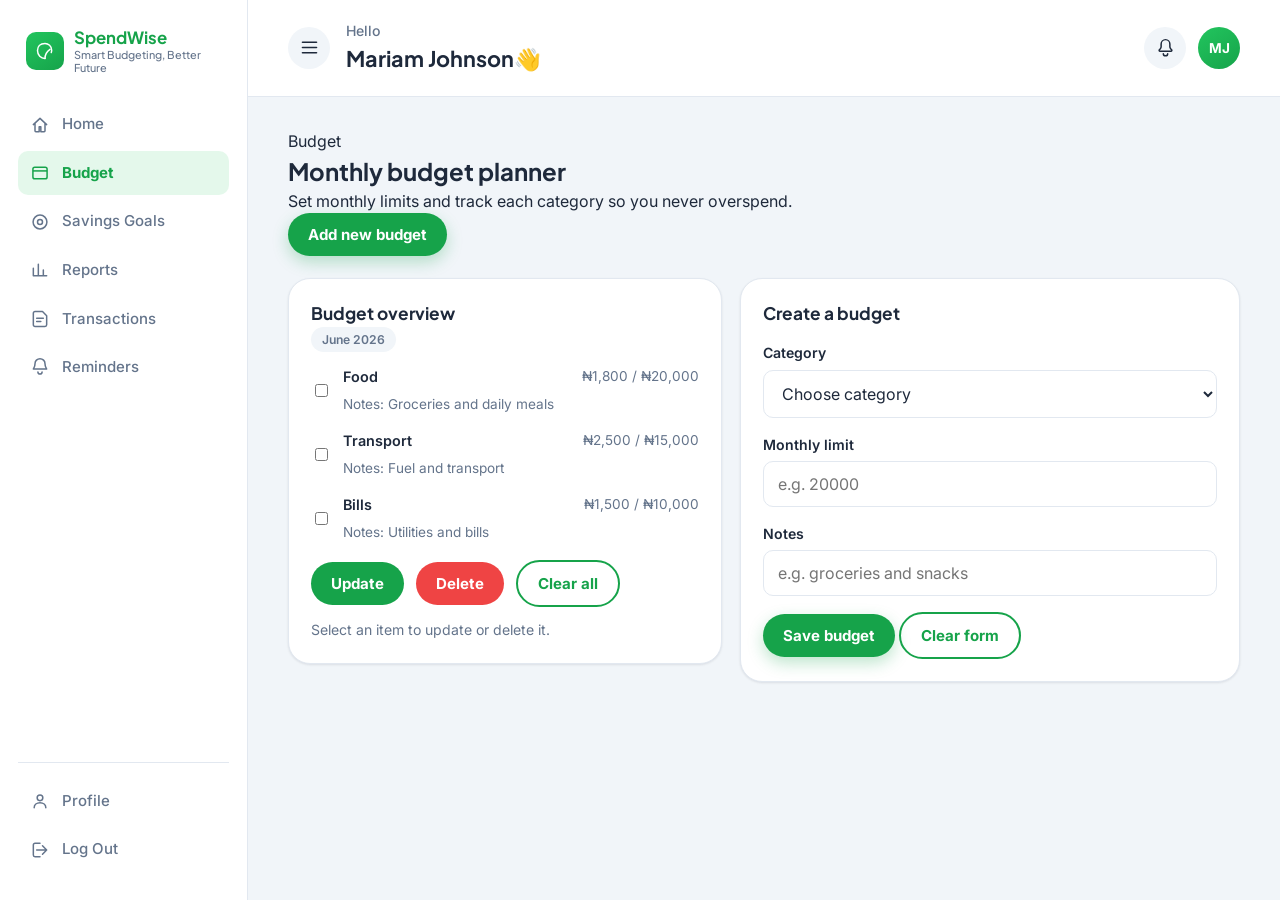
==== commit 8c7696fc: "Great changes made to 7 files Linked every page and made sure they were responsive." ====
--- a/pages/budget.html
+++ b/pages/budget.html
@@ -337,6 +337,12 @@
       budgetCategory.focus();
     });
 
+    window.renderBudgetPage = function () {
+      loadBudgets();
+      renderBudgetList();
+    };
+
+    window.addEventListener('spendwise:data-updated', window.renderBudgetPage);
     loadBudgets();
     renderBudgetList();
   </script>
